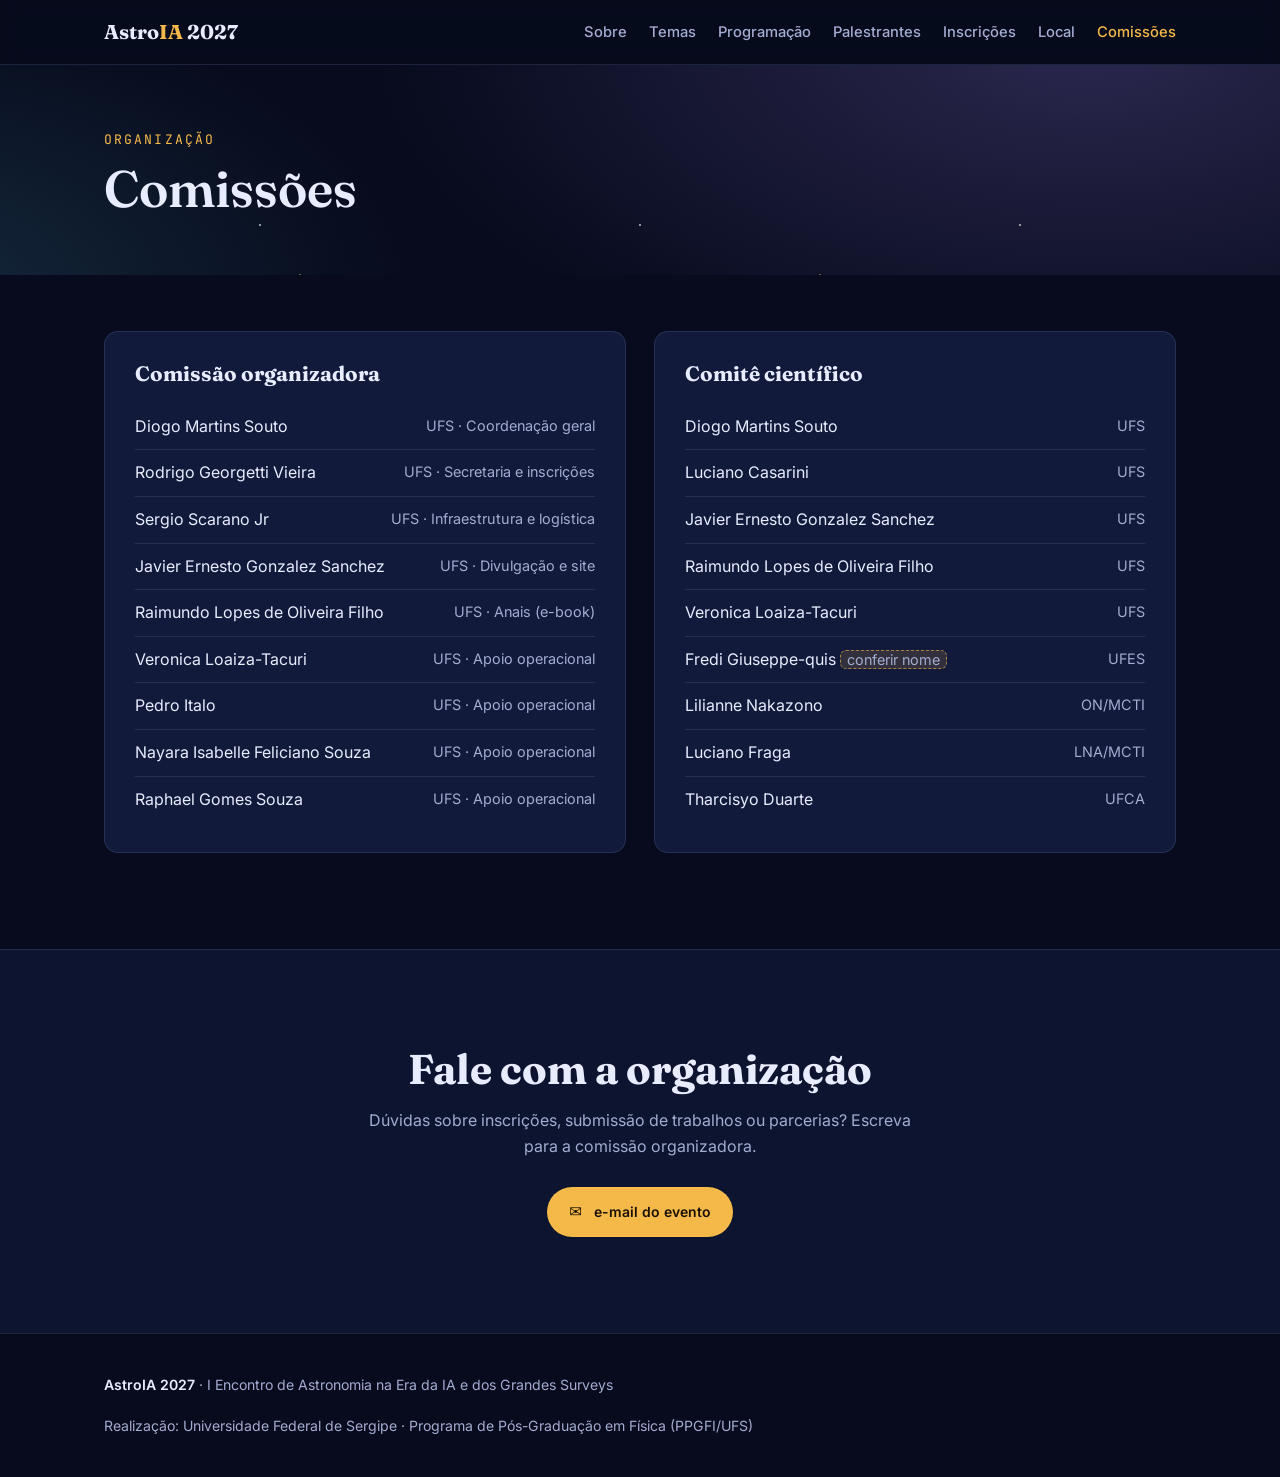
==== comissoes/index.html @ 85802663 "Site em várias páginas, página de Inscrições com valores e palestrantes em breve - Divide a página ú" ====
<!DOCTYPE html>
<html lang="pt-BR">
<head>
  <meta charset="UTF-8">
  <meta name="viewport" content="width=device-width, initial-scale=1">
  <title>Comissões · AstroIA 2027</title>
  <meta name="description" content="Comissão organizadora e comitê científico do AstroIA 2027.">
  <meta property="og:title" content="Comissões · AstroIA 2027">
  <meta property="og:description" content="Comissão organizadora e comitê científico do AstroIA 2027.">
  <meta property="og:type" content="website">
  <meta property="og:url" content="https://astroia2027.github.io/comissoes/">
  <link rel="icon" href="data:image/svg+xml,<svg xmlns='http://www.w3.org/2000/svg' viewBox='0 0 64 64'><circle cx='32' cy='32' r='30' fill='%230b1026'/><circle cx='32' cy='32' r='9' fill='%23f5b94a'/><ellipse cx='32' cy='32' rx='24' ry='8' fill='none' stroke='%2367e8f9' stroke-width='3' transform='rotate(-25 32 32)'/></svg>">
  <link rel="preconnect" href="https://fonts.googleapis.com">
  <link rel="preconnect" href="https://fonts.gstatic.com" crossorigin>
  <link href="https://fonts.googleapis.com/css2?family=Fraunces:opsz,wght@9..144,400;9..144,600;9..144,700&family=Inter:wght@400;500;600&family=JetBrains+Mono:wght@400;500&display=swap" rel="stylesheet">
  <link rel="stylesheet" href="/assets/css/style.css">
  <script src="/assets/js/main.js" defer></script>
</head>
<body>

  <nav aria-label="Navegação principal">
    <div class="wrap">
      <a href="/" class="brand">Astro<span>IA</span> 2027</a>
      <button class="menu-btn" aria-label="Abrir menu" aria-expanded="false" aria-controls="menu">☰</button>
      <ul class="nav-links" id="menu">
        <li><a href="/sobre/">Sobre</a></li>
        <li><a href="/temas/">Temas</a></li>
        <li><a href="/programacao/">Programação</a></li>
        <li><a href="/palestrantes/">Palestrantes</a></li>
        <li><a href="/inscricoes/">Inscrições</a></li>
        <li><a href="/local/">Local</a></li>
        <li><a href="/comissoes/" aria-current="page">Comissões</a></li>
      </ul>
    </div>
  </nav>

  <header class="page-hero">
    <div class="stars" aria-hidden="true"></div>
    <div class="wrap">
      <span class="kicker mono">Organização</span>
      <h1>Comissões</h1>
    </div>
  </header>

  <main>

    <section id="comissoes">
      <div class="wrap">
        <div class="committees">
          <div class="committee">
            <h3>Comissão organizadora</h3>
            <ul>
              <li><span>Diogo Martins Souto</span><span>UFS · Coordenação geral</span></li>
              <li><span>Rodrigo Georgetti Vieira</span><span>UFS · Secretaria e inscrições</span></li>
              <li><span>Sergio Scarano Jr</span><span>UFS · Infraestrutura e logística</span></li>
              <li><span>Javier Ernesto Gonzalez Sanchez</span><span>UFS · Divulgação e site</span></li>
              <li><span>Raimundo Lopes de Oliveira Filho</span><span>UFS · Anais (e-book)</span></li>
              <li><span>Veronica Loaiza-Tacuri</span><span>UFS · Apoio operacional</span></li>
              <li><span>Pedro Italo</span><span>UFS · Apoio operacional</span></li>
              <li><span>Nayara Isabelle Feliciano Souza</span><span>UFS · Apoio operacional</span></li>
              <li><span>Raphael Gomes Souza</span><span>UFS · Apoio operacional</span></li>
            </ul>
          </div>
          <div class="committee">
            <h3>Comitê científico</h3>
            <ul>
              <li><span>Diogo Martins Souto</span><span>UFS</span></li>
              <li><span>Luciano Casarini</span><span>UFS</span></li>
              <li><span>Javier Ernesto Gonzalez Sanchez</span><span>UFS</span></li>
              <li><span>Raimundo Lopes de Oliveira Filho</span><span>UFS</span></li>
              <li><span>Veronica Loaiza-Tacuri</span><span>UFS</span></li>
              <li><span>Fredi Giuseppe-quis <span class="todo">conferir nome</span></span><span>UFES</span></li>
              <li><span>Lilianne Nakazono</span><span>ON/MCTI</span></li>
              <li><span>Luciano Fraga</span><span>LNA/MCTI</span></li>
              <li><span>Tharcisyo Duarte</span><span>UFCA</span></li>
            </ul>
          </div>
        </div>
      </div>
    </section>

    <section class="contact alt" id="contato">
      <div class="wrap">
        <h2>Fale com a organização</h2>
        <p>Dúvidas sobre inscrições, submissão de trabalhos ou parcerias? Escreva para a comissão organizadora.</p>
        <a class="btn btn-primary" href="mailto:EMAIL_DO_EVENTO">✉&nbsp; <span class="todo" style="background:none;border:0;color:inherit;padding:0">e-mail do evento</span></a>
      </div>
    </section>

  </main>

  <footer>
    <div class="wrap">
      <div><strong>AstroIA 2027</strong> · I Encontro de Astronomia na Era da IA e dos Grandes Surveys</div>
      <div>Realização: Universidade Federal de Sergipe · Programa de Pós-Graduação em Física (PPGFI/UFS)</div>
    </div>
  </footer>

</body>
</html>
---- assets/css/style.css ----
:root {
  --bg: #070b1d;
  --bg-2: #0d1430;
  --panel: #111a3a;
  --line: rgba(160, 180, 255, 0.14);
  --text: #e8ecff;
  --muted: #a3acd1;
  --gold: #f5b94a;
  --cyan: #67e8f9;
  --violet: #a78bfa;
  --radius: 14px;
  --max: 1120px;
}
* { box-sizing: border-box; }
html { scroll-behavior: smooth; scroll-padding-top: 72px; }
body {
  margin: 0;
  font-family: "Inter", system-ui, sans-serif;
  background: var(--bg);
  color: var(--text);
  line-height: 1.6;
  -webkit-font-smoothing: antialiased;
}
a { color: var(--cyan); }
h1, h2, h3 { font-family: "Fraunces", Georgia, serif; line-height: 1.15; margin: 0; }
.wrap { max-width: var(--max); margin: 0 auto; padding: 0 24px; }
.mono { font-family: "JetBrains Mono", monospace; letter-spacing: 0.02em; }
.todo {
  background: rgba(245, 185, 74, 0.14);
  border: 1px dashed rgba(245, 185, 74, 0.6);
  color: var(--gold);
  padding: 0 6px;
  border-radius: 6px;
  font-size: 0.92em;
  white-space: nowrap;
}

/* NAV */
nav {
  position: sticky; top: 0; z-index: 50;
  background: rgba(7, 11, 29, 0.82);
  backdrop-filter: blur(10px);
  border-bottom: 1px solid var(--line);
}
nav .wrap { display: flex; align-items: center; justify-content: space-between; height: 64px; }
.brand { font-family: "Fraunces", serif; font-weight: 700; font-size: 1.25rem; color: var(--text); text-decoration: none; }
.brand span { color: var(--gold); }
.nav-links { display: flex; gap: 22px; list-style: none; margin: 0; padding: 0; }
.nav-links a { color: var(--muted); text-decoration: none; font-size: 0.92rem; font-weight: 500; }
.nav-links a:hover { color: var(--text); }
.nav-links a[aria-current="page"] { color: var(--gold); }
.menu-btn { display: none; background: none; border: 1px solid var(--line); color: var(--text); border-radius: 8px; padding: 6px 10px; font-size: 1rem; cursor: pointer; }

/* HERO */
.hero, .page-hero {
  position: relative; overflow: hidden;
  padding: 110px 0 120px;
  background:
    radial-gradient(1200px 600px at 85% -10%, rgba(167, 139, 250, 0.22), transparent 60%),
    radial-gradient(900px 500px at -10% 110%, rgba(103, 232, 249, 0.14), transparent 60%),
    var(--bg);
}
.stars, .stars::before, .stars::after {
  position: absolute; inset: 0; pointer-events: none;
  background-repeat: repeat;
}
.stars {
  background-image:
    radial-gradient(1px 1px at 20px 30px, #fff 50%, transparent 51%),
    radial-gradient(1px 1px at 140px 80px, #cfd8ff 50%, transparent 51%),
    radial-gradient(1.5px 1.5px at 260px 160px, #fff 50%, transparent 51%),
    radial-gradient(1px 1px at 330px 40px, #9fb0ff 50%, transparent 51%),
    radial-gradient(1px 1px at 80px 220px, #fff 50%, transparent 51%);
  background-size: 380px 260px;
  opacity: 0.55;
}
.stars::before {
  content: "";
  background-image:
    radial-gradient(1px 1px at 60px 120px, #fff 50%, transparent 51%),
    radial-gradient(2px 2px at 300px 210px, #f5d18a 50%, transparent 51%),
    radial-gradient(1px 1px at 190px 20px, #fff 50%, transparent 51%);
  background-size: 520px 340px;
  opacity: 0.7;
  animation: twinkle 6s ease-in-out infinite alternate;
}
@keyframes twinkle { from { opacity: 0.25; } to { opacity: 0.85; } }
@media (prefers-reduced-motion: reduce) { .stars::before { animation: none; } }

.orbit {
  position: absolute; right: -160px; top: 50%; transform: translateY(-50%);
  width: 620px; height: 620px; pointer-events: none; opacity: 0.55;
}
.hero .wrap, .page-hero .wrap { position: relative; }
.eyebrow {
  display: inline-flex; align-items: center; gap: 10px;
  font-size: 0.8rem; text-transform: uppercase; letter-spacing: 0.16em;
  color: var(--cyan); margin-bottom: 22px;
}
.eyebrow::before { content: ""; width: 28px; height: 1px; background: var(--cyan); }
.hero h1 { font-size: clamp(3rem, 8vw, 6rem); font-weight: 700; letter-spacing: -0.02em; }
.hero h1 em { font-style: normal; color: var(--gold); }
.hero .subtitle { font-family: "Fraunces", serif; font-size: clamp(1.2rem, 2.4vw, 1.6rem); color: var(--text); max-width: 720px; margin: 18px 0 30px; font-weight: 400; }
.facts { display: flex; flex-wrap: wrap; gap: 14px 28px; margin-bottom: 38px; color: var(--muted); }
.facts div { display: flex; align-items: center; gap: 10px; }
.facts svg { flex: none; color: var(--gold); }
.facts strong { color: var(--text); font-weight: 600; }
.cta { display: flex; flex-wrap: wrap; gap: 14px; }
.btn {
  display: inline-flex; align-items: center; gap: 8px;
  padding: 13px 22px; border-radius: 999px;
  font-weight: 600; font-size: 0.95rem; text-decoration: none;
  transition: transform .15s ease, background .15s ease;
}
.btn:hover { transform: translateY(-1px); }
.btn-primary { background: var(--gold); color: #1a1205; }
.btn-ghost { border: 1px solid var(--line); color: var(--text); background: rgba(255,255,255,0.03); }
.btn[aria-disabled="true"] { opacity: 0.85; cursor: default; }

/* PAGE HEADER (páginas internas) */
.page-hero { padding: 64px 0 56px; }
.page-hero .kicker { display: block; margin-bottom: 12px; }
.page-hero h1 { font-size: clamp(2rem, 5vw, 3.2rem); font-weight: 600; max-width: 820px; }
.page-hero + main > section:first-child { border-top: 0; padding-top: 56px; }

/* SECTIONS */
section { padding: 96px 0; border-top: 1px solid var(--line); }
section.alt { background: var(--bg-2); }
.section-head { margin-bottom: 48px; max-width: 760px; }
.section-head .kicker, .page-hero .kicker { color: var(--gold); font-size: 0.82rem; text-transform: uppercase; letter-spacing: 0.16em; margin-bottom: 10px; display: block; }
.section-head h2 { font-size: clamp(2rem, 4vw, 2.8rem); font-weight: 600; }
.section-head p { color: var(--muted); font-size: 1.05rem; margin: 14px 0 0; }

/* ABOUT */
.about-grid { display: grid; grid-template-columns: 1.3fr 1fr; gap: 56px; align-items: start; }
.about-grid p { color: var(--muted); margin: 0 0 16px; font-size: 1.05rem; }
.about-grid p strong { color: var(--text); font-weight: 600; }
.stats { display: grid; grid-template-columns: 1fr 1fr; gap: 14px; }
.stat { background: var(--panel); border: 1px solid var(--line); border-radius: var(--radius); padding: 22px; }
.stat b { display: block; font-family: "Fraunces", serif; font-size: 2.2rem; color: var(--gold); line-height: 1; margin-bottom: 6px; }
.stat span { color: var(--muted); font-size: 0.9rem; }
.surveys { margin-top: 40px; display: flex; flex-wrap: wrap; gap: 10px; }
.surveys span {
  font-family: "JetBrains Mono", monospace; font-size: 0.82rem;
  border: 1px solid var(--line); color: var(--text);
  padding: 6px 12px; border-radius: 999px; background: rgba(103, 232, 249, 0.05);
}

/* HOME */
.more { display: inline-block; margin-top: 4px; font-weight: 600; text-decoration: none; }
.more:hover { text-decoration: underline; }
.cards { display: grid; grid-template-columns: repeat(3, 1fr); gap: 16px; }
a.card { display: block; background: var(--panel); border: 1px solid var(--line); border-radius: var(--radius); padding: 26px; text-decoration: none; color: var(--text); transition: border-color .2s ease, transform .15s ease; }
a.card:hover { border-color: rgba(245, 185, 74, 0.45); transform: translateY(-2px); }
a.card h3 { font-size: 1.2rem; font-weight: 600; margin-bottom: 8px; }
a.card p { margin: 0 0 14px; color: var(--muted); font-size: 0.95rem; }
a.card .go { color: var(--gold); font-weight: 600; font-size: 0.9rem; }

/* 404 */
.notfound .btn { margin-top: 28px; }

/* INSCRIÇÕES · VALORES */
.sr-only { position: absolute; width: 1px; height: 1px; padding: 0; margin: -1px; overflow: hidden; clip: rect(0, 0, 0, 0); white-space: nowrap; border: 0; }
.price-table { background: var(--panel); border: 1px solid var(--line); border-radius: var(--radius); overflow: hidden; }
.price-table table { width: 100%; border-collapse: collapse; }
.price-table thead th { color: var(--gold); font-family: "JetBrains Mono", monospace; font-size: 0.82rem; font-weight: 500; text-transform: uppercase; letter-spacing: 0.12em; text-align: right; padding: 18px 26px; border-bottom: 1px solid var(--line); }
.price-table thead th:first-child { text-align: left; }
.price-table tbody th { text-align: left; font-weight: 500; color: var(--text); padding: 18px 26px; }
.price-table td { text-align: right; font-family: "JetBrains Mono", monospace; color: var(--text); padding: 18px 26px; white-space: nowrap; }
.price-table tbody tr + tr > * { border-top: 1px solid var(--line); }
.notes { list-style: none; margin: 24px 0 0; padding: 0; color: var(--muted); font-size: 0.95rem; }
.notes li { padding: 4px 0; }

/* PALESTRANTES · EM BREVE */
.soon { background: var(--panel); border: 1px solid var(--line); border-radius: var(--radius); padding: 56px 32px; text-align: center; }
.soon .avatars { display: flex; justify-content: center; gap: 16px; margin-bottom: 28px; }
.soon .avatar { margin-bottom: 0; }
.soon h3 { font-size: 1.6rem; font-weight: 600; margin-bottom: 14px; }
.soon p { color: var(--muted); max-width: 620px; margin: 0 auto 18px; }
.soon p.small { font-size: 0.9rem; margin-bottom: 0; }

/* TOPICS */
.topics { display: grid; grid-template-columns: repeat(3, 1fr); gap: 16px; }
.topic { background: var(--panel); border: 1px solid var(--line); border-radius: var(--radius); padding: 26px; transition: border-color .2s ease; }
.topic:hover { border-color: rgba(245, 185, 74, 0.45); }
.topic .ico { width: 40px; height: 40px; border-radius: 10px; display: grid; place-items: center; background: rgba(245, 185, 74, 0.12); color: var(--gold); margin-bottom: 16px; }
.topic h3 { font-size: 1.2rem; font-weight: 600; margin-bottom: 8px; }
.topic p { margin: 0; color: var(--muted); font-size: 0.95rem; }

/* PROGRAM */
.program { display: grid; gap: 12px; }
details.day { background: var(--panel); border: 1px solid var(--line); border-radius: var(--radius); overflow: hidden; }
details.day[open] { border-color: rgba(103, 232, 249, 0.35); }
details.day summary {
  list-style: none; cursor: pointer;
  display: grid; grid-template-columns: 120px 1fr auto; gap: 20px; align-items: center;
  padding: 22px 26px;
}
details.day summary::-webkit-details-marker { display: none; }
.day-date { font-family: "JetBrains Mono", monospace; color: var(--cyan); font-size: 0.85rem; line-height: 1.3; }
.day-date b { display: block; font-size: 1.5rem; color: var(--text); font-family: "Fraunces", serif; font-weight: 600; }
.day-theme { font-family: "Fraunces", serif; font-size: 1.2rem; font-weight: 600; }
.chev { transition: transform .2s ease; color: var(--muted); }
details[open] .chev { transform: rotate(180deg); }
.day-body { padding: 0 26px 26px 166px; display: grid; gap: 16px; }
.slot { display: grid; grid-template-columns: 80px 1fr; gap: 16px; }
.slot .when { font-size: 0.78rem; text-transform: uppercase; letter-spacing: 0.12em; color: var(--gold); padding-top: 3px; }
.slot p { margin: 0; color: var(--muted); }
.note { margin-top: 22px; color: var(--muted); font-size: 0.9rem; font-style: italic; }

/* SPEAKERS */
.speakers { display: grid; grid-template-columns: repeat(3, 1fr); gap: 18px; }
.speaker { background: var(--panel); border: 1px solid var(--line); border-radius: var(--radius); padding: 28px; display: flex; flex-direction: column; }
.avatar {
  width: 72px; height: 72px; border-radius: 50%;
  display: grid; place-items: center;
  font-family: "Fraunces", serif; font-size: 1.5rem; font-weight: 600;
  background: conic-gradient(from 200deg, var(--violet), var(--cyan), var(--gold), var(--violet));
  color: #0b1026; margin-bottom: 18px;
}
.speaker h3 { font-size: 1.25rem; font-weight: 600; }
.speaker .inst { color: var(--cyan); font-size: 0.9rem; margin: 4px 0 14px; }
.speaker p { color: var(--muted); font-size: 0.93rem; margin: 0; flex: 1; }
.badge { align-self: flex-start; margin-top: 18px; font-size: 0.75rem; text-transform: uppercase; letter-spacing: 0.1em; color: var(--gold); border: 1px solid rgba(245,185,74,0.4); padding: 3px 10px; border-radius: 999px; }

/* DATES */
.timeline { display: grid; grid-template-columns: repeat(4, 1fr); gap: 0; border: 1px solid var(--line); border-radius: var(--radius); overflow: hidden; }
.tl { padding: 26px; border-right: 1px solid var(--line); background: var(--panel); }
.tl:last-child { border-right: 0; background: linear-gradient(160deg, rgba(245,185,74,0.16), var(--panel)); }
.tl .d { font-family: "JetBrains Mono", monospace; font-size: 0.95rem; color: var(--text); margin-bottom: 6px; }
.tl .l { color: var(--muted); font-size: 0.93rem; }

/* VENUE */
.venue { display: grid; grid-template-columns: 1fr 1fr; gap: 28px; align-items: stretch; }
.venue-info { background: var(--panel); border: 1px solid var(--line); border-radius: var(--radius); padding: 32px; }
.venue-info h3 { font-size: 1.4rem; margin-bottom: 12px; }
.venue-info p { color: var(--muted); margin: 0 0 14px; }
.venue iframe { width: 100%; height: 100%; min-height: 320px; border: 1px solid var(--line); border-radius: var(--radius); filter: invert(0.9) hue-rotate(190deg) saturate(0.6); }

/* COMMITTEES */
.committees { display: grid; grid-template-columns: 1fr 1fr; gap: 28px; }
.committee { background: var(--panel); border: 1px solid var(--line); border-radius: var(--radius); padding: 30px; }
.committee h3 { font-size: 1.3rem; margin-bottom: 18px; }
.committee ul { list-style: none; margin: 0; padding: 0; }
.committee li { display: flex; justify-content: space-between; gap: 16px; padding: 10px 0; border-bottom: 1px solid var(--line); }
.committee li:last-child { border-bottom: 0; }
.committee li span:last-child { color: var(--muted); font-size: 0.9rem; text-align: right; }

/* CONTACT / FOOTER */
.contact { text-align: center; }
.contact h2 { font-size: clamp(2rem, 4vw, 2.6rem); margin-bottom: 14px; }
.contact p { color: var(--muted); margin: 0 auto 28px; max-width: 560px; }
footer { border-top: 1px solid var(--line); padding: 40px 0; color: var(--muted); font-size: 0.88rem; }
footer .wrap { display: flex; flex-wrap: wrap; justify-content: space-between; gap: 18px; }
footer strong { color: var(--text); font-weight: 600; }

/* RESPONSIVE */
@media (max-width: 920px) {
  .about-grid, .venue, .committees { grid-template-columns: 1fr; }
  .topics, .speakers, .cards { grid-template-columns: 1fr 1fr; }
  .timeline { grid-template-columns: 1fr 1fr; }
  .tl:nth-child(2) { border-right: 0; }
  .tl:nth-child(-n+2) { border-bottom: 1px solid var(--line); }
  .day-body { padding-left: 26px; }
  .orbit { opacity: 0.25; }
}
@media (max-width: 720px) {
  .menu-btn { display: block; }
  .nav-links {
    display: none; position: absolute; top: 64px; left: 0; right: 0;
    flex-direction: column; gap: 0; background: var(--bg); border-bottom: 1px solid var(--line);
  }
  .nav-links.open { display: flex; }
  .nav-links a { display: block; padding: 14px 24px; }
  .topics, .speakers, .timeline, .cards { grid-template-columns: 1fr; }
  .tl { border-right: 0; border-bottom: 1px solid var(--line); }
  details.day summary { grid-template-columns: 1fr auto; }
  .day-date { grid-column: 1 / -1; }
  .slot { grid-template-columns: 1fr; gap: 4px; }
  section { padding: 72px 0; }
  .hero { padding: 80px 0 90px; }
  .page-hero { padding: 44px 0 40px; }
  .price-table thead { position: absolute; width: 1px; height: 1px; overflow: hidden; clip: rect(0, 0, 0, 0); }
  .price-table table, .price-table tbody, .price-table tr, .price-table th, .price-table td { display: block; }
  .price-table tbody tr + tr > * { border-top: 0; }
  .price-table tbody tr + tr { border-top: 1px solid var(--line); }
  .price-table tbody th { padding: 18px 20px 6px; }
  .price-table td { display: flex; justify-content: space-between; align-items: baseline; gap: 16px; padding: 6px 20px; white-space: normal; }
  .price-table td::before { content: attr(data-label); font-family: "Inter", system-ui, sans-serif; color: var(--muted); font-size: 0.85rem; text-align: left; }
  .price-table td:last-child { padding-bottom: 18px; }
  .soon { padding: 40px 20px; }
}
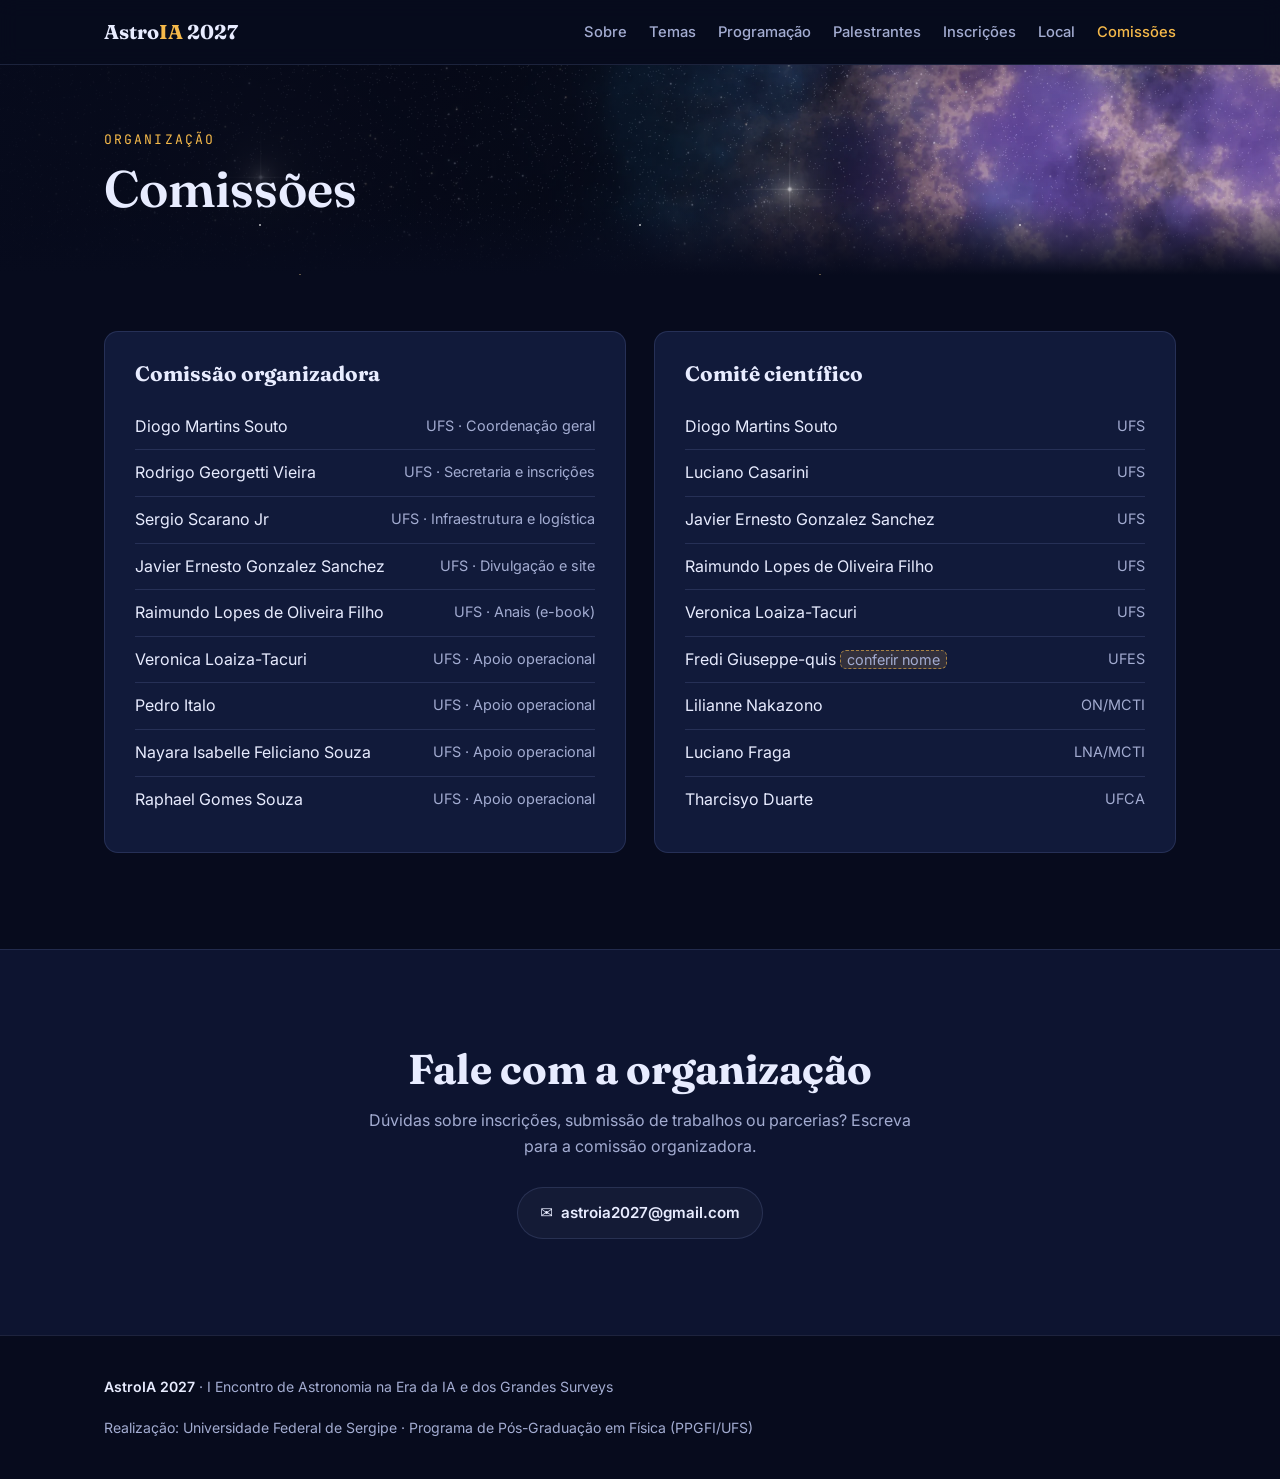
==== commit 16afba5a: "Fundos de nebulosa no hero e nos cabeçalhos, e e-mail oficial do evento - Início: hero com nebulosa," ====
--- a/comissoes/index.html
+++ b/comissoes/index.html
@@ -83,7 +83,7 @@
       <div class="wrap">
         <h2>Fale com a organização</h2>
         <p>Dúvidas sobre inscrições, submissão de trabalhos ou parcerias? Escreva para a comissão organizadora.</p>
-        <a class="btn btn-primary" href="mailto:EMAIL_DO_EVENTO">✉&nbsp; <span class="todo" style="background:none;border:0;color:inherit;padding:0">e-mail do evento</span></a>
+        <p class="email">✉&nbsp; astroia2027@gmail.com</p>
       </div>
     </section>
 
--- a/assets/css/style.css
+++ b/assets/css/style.css
@@ -55,10 +55,24 @@
 .hero, .page-hero {
   position: relative; overflow: hidden;
   padding: 110px 0 120px;
-  background:
-    radial-gradient(1200px 600px at 85% -10%, rgba(167, 139, 250, 0.22), transparent 60%),
-    radial-gradient(900px 500px at -10% 110%, rgba(103, 232, 249, 0.14), transparent 60%),
-    var(--bg);
+  background-color: var(--bg);
+  background-repeat: no-repeat;
+  background-size: auto, auto, cover;
+  background-position: 0 0, 0 0, center right;
+}
+/* Início: nebulosa + degradê escuro da esquerda e fusão com o fundo embaixo */
+.hero {
+  background-image:
+    linear-gradient(to top, var(--bg) 0%, rgba(7, 11, 29, 0) 35%),
+    linear-gradient(to right, rgba(7, 11, 29, 0.92) 0%, rgba(7, 11, 29, 0.55) 45%, rgba(7, 11, 29, 0.04) 75%),
+    url("/assets/img/bg/hero-nebulosa.webp");
+}
+/* Páginas internas: banner + mesmo tipo de degradê */
+.page-hero {
+  background-image:
+    linear-gradient(to top, var(--bg) 0%, rgba(7, 11, 29, 0) 35%),
+    linear-gradient(to right, rgba(7, 11, 29, 0.92) 0%, rgba(7, 11, 29, 0.55) 45%, rgba(7, 11, 29, 0.04) 75%),
+    url("/assets/img/bg/banner-paginas.webp");
 }
 .stars, .stars::before, .stars::after {
   position: absolute; inset: 0; pointer-events: none;
@@ -87,10 +101,6 @@
 @keyframes twinkle { from { opacity: 0.25; } to { opacity: 0.85; } }
 @media (prefers-reduced-motion: reduce) { .stars::before { animation: none; } }
 
-.orbit {
-  position: absolute; right: -160px; top: 50%; transform: translateY(-50%);
-  width: 620px; height: 620px; pointer-events: none; opacity: 0.55;
-}
 .hero .wrap, .page-hero .wrap { position: relative; }
 .eyebrow {
   display: inline-flex; align-items: center; gap: 10px;
@@ -250,6 +260,7 @@
 .contact { text-align: center; }
 .contact h2 { font-size: clamp(2rem, 4vw, 2.6rem); margin-bottom: 14px; }
 .contact p { color: var(--muted); margin: 0 auto 28px; max-width: 560px; }
+.contact p.email { display: inline-block; max-width: none; margin: 0; padding: 13px 22px; border: 1px solid var(--line); border-radius: 999px; background: rgba(255,255,255,0.03); color: var(--text); font-weight: 600; font-size: 0.95rem; user-select: all; }
 footer { border-top: 1px solid var(--line); padding: 40px 0; color: var(--muted); font-size: 0.88rem; }
 footer .wrap { display: flex; flex-wrap: wrap; justify-content: space-between; gap: 18px; }
 footer strong { color: var(--text); font-weight: 600; }
@@ -262,7 +273,6 @@
   .tl:nth-child(2) { border-right: 0; }
   .tl:nth-child(-n+2) { border-bottom: 1px solid var(--line); }
   .day-body { padding-left: 26px; }
-  .orbit { opacity: 0.25; }
 }
 @media (max-width: 720px) {
   .menu-btn { display: block; }
@@ -279,6 +289,7 @@
   .slot { grid-template-columns: 1fr; gap: 4px; }
   section { padding: 72px 0; }
   .hero { padding: 80px 0 90px; }
+  .hero, .page-hero { background-position: 0 0, 0 0, 70% center; }
   .page-hero { padding: 44px 0 40px; }
   .price-table thead { position: absolute; width: 1px; height: 1px; overflow: hidden; clip: rect(0, 0, 0, 0); }
   .price-table table, .price-table tbody, .price-table tr, .price-table th, .price-table td { display: block; }
